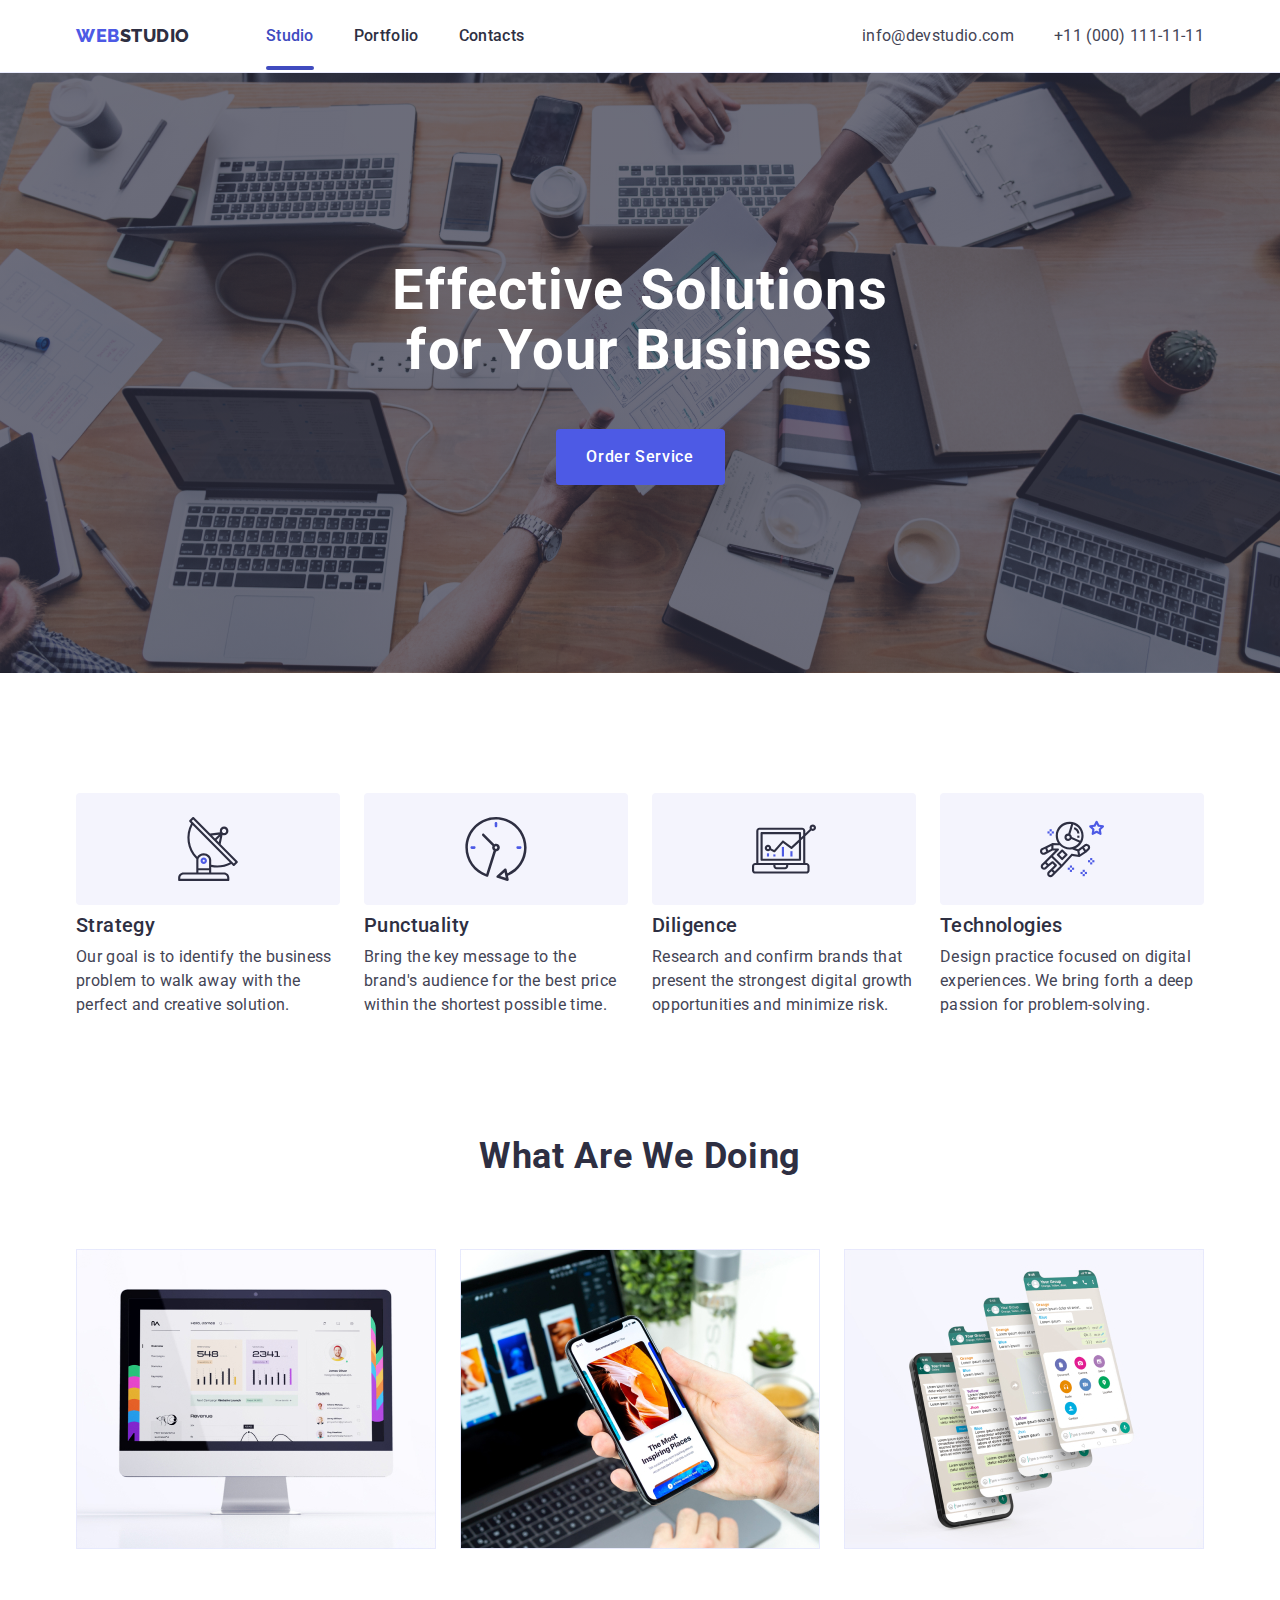
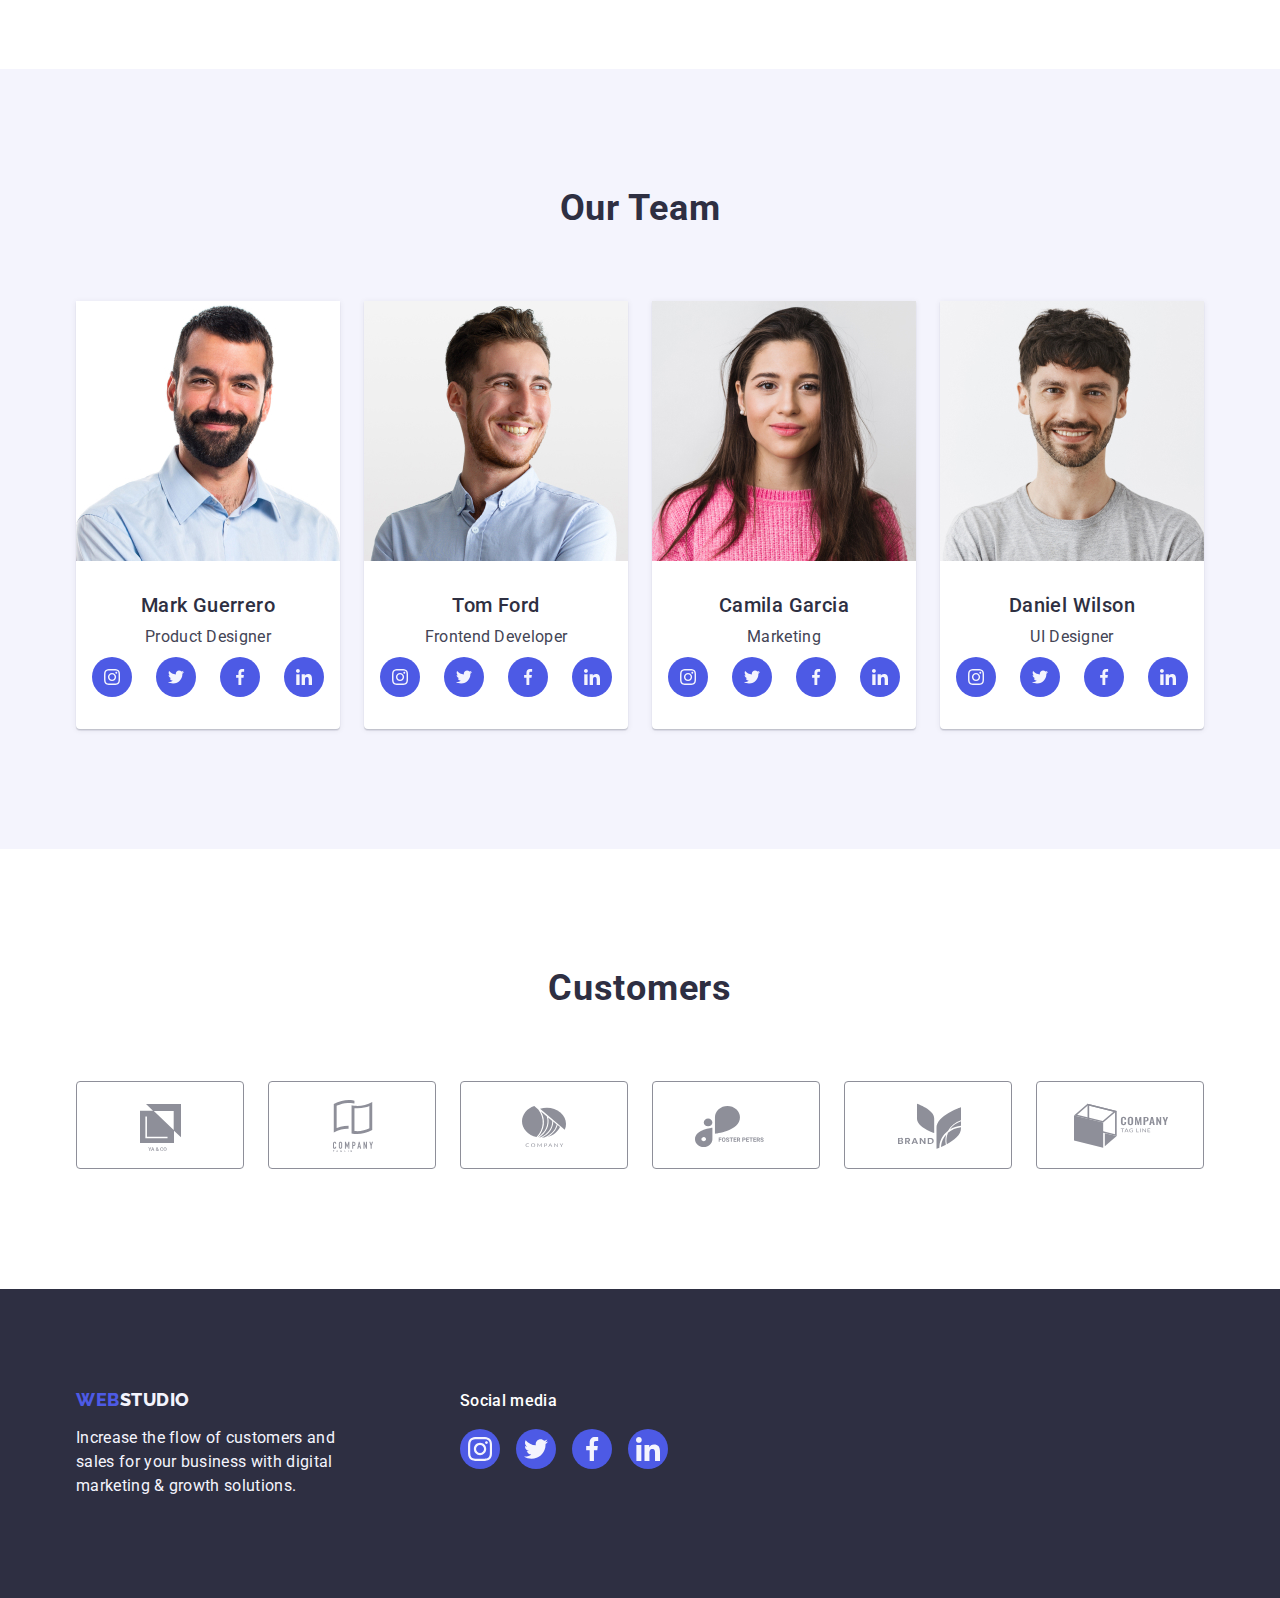
==== index.html @ 04f92026 "Add files via upload" ====
<!DOCTYPE html>
<html lang="en">
  <head>
    <meta charset="UTF-8" />
    <meta name="viewport" content="width=device-width, initial-scale=1.0" />

    <link
      rel="stylesheet"
      href="https://cdnjs.cloudflare.com/ajax/libs/modern-normalize/2.0.0/modern-normalize.min.css"
    />

    <link rel="stylesheet" href="./css/styles.css" />
    <link
      rel="stylesheet"
      href="modern-normalize.min.css"
      crossorigin="anonymous"
      referrerpolicy="no-referrer"
    />

    <link rel="preconnect" href="https://fonts.googleapis.com" />
    <link rel="preconnect" href="https://fonts.gstatic.com" crossorigin />
    <link
      href="https://fonts.googleapis.com/css2?family=Raleway:wght@800&family=Roboto:wght@400;500;700;900&display=swap"
      rel="stylesheet"
    />
    <title>Main Page</title>
  </head>

  <body>
    <header class="main-header">
      <div class="main-header-con container">
        <!--Navigation Menu-->
        <nav class="nav-con">
          <a class="logo link" href="./index.html"
            ><span class="logotext">Web</span
            ><span class="navtext">Studio</span></a
          >
          <ul class="nav-menu-con list">
            <li class="nav-menu">
              <a class="nav-active nav-button link" href="./index.html"
                >Studio</a
              >
            </li>
            <li class="nav-menu">
              <a class="nav-button link" href="./portfolio.html">Portfolio</a>
            </li>
            <li class="nav-menu">
              <a class="nav-button link" href="">Contacts</a>
            </li>
          </ul>
        </nav>
        <address class="contacts">
          <ul class="contacts-con list">
            <li class="address-menu">
              <a class="link" href="mailto:info@devstudio.com"
                >info@devstudio.com</a
              >
            </li>
            <li class="address-menu">
              <a class="link" href="tel:+110001111111">+11 (000) 111-11-11</a>
            </li>
          </ul>
        </address>
      </div>
    </header>

    <main>
      <!-- Section1 -->
      <section class="first-section">
        <div class="div-1 container">
          <h1 class="first-header">Effective Solutions for Your Business</h1>
          <button type="button" class="order-button" data-modal-open>
            Order Service
          </button>
        </div>
      </section>
      <!-- Section2 -->

      <section class="second-section">
        <div class="div-2 container">
          <h2 class="visually-hidden">Who We Are</h2>
          <ul class="values list">
            <li class="p-con">
              <div class="icon-container">
                <svg xmlns="http://www.w3.org/2000/svg" width="64" height="64">
                  <use href="./images/icons.svg#antenna"></use>
                </svg>
              </div>
              <h3 class="p-title">Strategy</h3>
              <p class="p-content">
                Our goal is to identify the business problem to walk away with
                the perfect and creative solution.
              </p>
            </li>
            <li class="p-con">
              <div class="icon-container">
                <svg xmlns="http://www.w3.org/2000/svg" width="64" height="64">
                  <use href="./images/icons.svg#clock"></use>
                </svg>
              </div>
              <h3 class="p-title">Punctuality</h3>
              <p class="p-content">
                Bring the key message to the brand's audience for the best price
                within the shortest possible time.
              </p>
            </li>
            <li class="p-con">
              <div class="icon-container">
                <svg xmlns="http://www.w3.org/2000/svg" width="64" height="64">
                  <use href="./images/icons.svg#diagram"></use>
                </svg>
              </div>
              <h3 class="p-title">Diligence</h3>
              <p class="p-content">
                Research and confirm brands that present the strongest digital
                growth opportunities and minimize risk.
              </p>
            </li>
            <li class="p-con">
              <div class="icon-container">
                <svg xmlns="http://www.w3.org/2000/svg" width="64" height="64">
                  <use href="./images/icons.svg#astronaut"></use>
                </svg>
              </div>
              <h3 class="p-title">Technologies</h3>
              <p class="p-content">
                Design practice focused on digital experiences. We bring forth a
                deep passion for problem-solving.
              </p>
            </li>
          </ul>
        </div>
      </section>

      <!-- Section3 -->
      <section class="third-section">
        <div class="div-3 container">
          <h2 class="third-title">What are we doing</h2>
          <ul class="images-con list">
            <li class="image-card">
              <img src="./images/1.jpg" alt="iMac" width="360" />
            </li>

            <li class="image-card">
              <img src="./images/2.jpg" alt="laptopmobile" width="360" />
            </li>

            <li class="image-card">
              <img src="./images/3.jpg" alt="mobilephones" width="360" />
            </li>
          </ul>
        </div>
      </section>
      <!-- Section4 -->

      <section class="fourth-section">
        <div class="div-4 container">
          <h2 class="fourth-title">Our Team</h2>
          <!-- Team member 1 -->
          <ul class="team-con list">
            <li class="team-list">
              <img
                src="./images/markguerrero.jpg"
                alt="markguerrero"
                width="264"
              />
              <div class="team-card">
                <h3 class="team-name">Mark Guerrero</h3>
                <p class="team-text">Product Designer</p>
                <!-- Social Media Icons -->
                <ul class="list socmed-con">
                  <!-- IG -->
                  <li class="socmed-items">
                    <a href="" class="socmed-link">
                      <svg
                        class="socmed-icon"
                        xmlns="http://www.w3.org/2000/svg"
                        width="16"
                        height="16"
                      >
                        <use href="./images/icons.svg#instagram"></use>
                      </svg>
                    </a>
                  </li>
                  <!-- twitter -->
                  <li class="socmed-items">
                    <a href="" class="socmed-link">
                      <svg
                        class="socmed-icon"
                        xmlns="http://www.w3.org/2000/svg"
                        width="16"
                        height="16"
                      >
                        <use href="./images/icons.svg#twitter"></use>
                      </svg>
                    </a>
                  </li>
                  <!-- facebook -->
                  <li class="socmed-items">
                    <a href="" class="socmed-link">
                      <svg
                        class="socmed-icon"
                        xmlns="http://www.w3.org/2000/svg"
                        width="16"
                        height="16"
                      >
                        <use href="./images/icons.svg#facebook"></use>
                      </svg>
                    </a>
                  </li>
                  <!-- linkedin -->
                  <li class="socmed-items">
                    <a href="" class="socmed-link">
                      <svg
                        class="socmed-icon"
                        xmlns="http://www.w3.org/2000/svg"
                        width="16"
                        height="16"
                      >
                        <use href="./images/icons.svg#linkedin"></use>
                      </svg>
                    </a>
                  </li>
                </ul>
              </div>
            </li>
            <li class="team-list">
              <img src="./images/tomford.jpg" alt="tomford" width="264" />
              <div class="team-card">
                <h3 class="team-name">Tom Ford</h3>
                <p class="team-text">Frontend Developer</p>
                <!-- Social Media Icons -->
                <ul class="list socmed-con">
                  <!-- IG -->
                  <li class="socmed-items">
                    <a href="" class="socmed-link">
                      <svg
                        class="socmed-icon"
                        xmlns="http://www.w3.org/2000/svg"
                        width="16"
                        height="16"
                      >
                        <use href="./images/icons.svg#instagram"></use>
                      </svg>
                    </a>
                  </li>
                  <!-- twitter -->
                  <li class="socmed-items">
                    <a href="" class="socmed-link">
                      <svg
                        class="socmed-icon"
                        xmlns="http://www.w3.org/2000/svg"
                        width="16"
                        height="16"
                      >
                        <use href="./images/icons.svg#twitter"></use>
                      </svg>
                    </a>
                  </li>
                  <!-- facebook -->
                  <li class="socmed-items">
                    <a href="" class="socmed-link">
                      <svg
                        class="socmed-icon"
                        xmlns="http://www.w3.org/2000/svg"
                        width="16"
                        height="16"
                      >
                        <use href="./images/icons.svg#facebook"></use>
                      </svg>
                    </a>
                  </li>
                  <!-- linkedin -->
                  <li class="socmed-items">
                    <a href="" class="socmed-link">
                      <svg
                        class="socmed-icon"
                        xmlns="http://www.w3.org/2000/svg"
                        width="16"
                        height="16"
                      >
                        <use href="./images/icons.svg#linkedin"></use>
                      </svg>
                    </a>
                  </li>
                </ul>
              </div>
            </li>
            <li class="team-list">
              <img
                src="./images/camilagarcia.jpg"
                alt="camilagarcia"
                width="264"
              />
              <div class="team-card">
                <h3 class="team-name">Camila Garcia</h3>
                <p class="team-text">Marketing</p>
                <!-- Social Media Icons -->
                <ul class="list socmed-con">
                  <!-- IG -->
                  <li class="socmed-items">
                    <a href="" class="socmed-link">
                      <svg
                        class="socmed-icon"
                        xmlns="http://www.w3.org/2000/svg"
                        width="16"
                        height="16"
                      >
                        <use href="./images/icons.svg#instagram"></use>
                      </svg>
                    </a>
                  </li>
                  <!-- twitter -->
                  <li class="socmed-items">
                    <a href="" class="socmed-link">
                      <svg
                        class="socmed-icon"
                        xmlns="http://www.w3.org/2000/svg"
                        width="16"
                        height="16"
                      >
                        <use href="./images/icons.svg#twitter"></use>
                      </svg>
                    </a>
                  </li>
                  <!-- facebook -->
                  <li class="socmed-items">
                    <a href="" class="socmed-link">
                      <svg
                        class="socmed-icon"
                        xmlns="http://www.w3.org/2000/svg"
                        width="16"
                        height="16"
                      >
                        <use href="./images/icons.svg#facebook"></use>
                      </svg>
                    </a>
                  </li>
                  <!-- linkedin -->
                  <li class="socmed-items">
                    <a href="" class="socmed-link">
                      <svg
                        class="socmed-icon"
                        xmlns="http://www.w3.org/2000/svg"
                        width="16"
                        height="16"
                      >
                        <use href="./images/icons.svg#linkedin"></use>
                      </svg>
                    </a>
                  </li>
                </ul>
              </div>
            </li>
            <li class="team-list">
              <img
                src="./images/danielwilson.jpg"
                alt="danielwilson"
                width="264"
              />
              <div class="team-card">
                <h3 class="team-name">Daniel Wilson</h3>
                <p class="team-text">UI Designer</p>
                <!-- Social Media Icons -->
                <ul class="list socmed-con">
                  <!-- IG -->
                  <li class="socmed-items">
                    <a href="" class="socmed-link">
                      <svg
                        class="socmed-icon"
                        xmlns="http://www.w3.org/2000/svg"
                        width="16"
                        height="16"
                      >
                        <use href="./images/icons.svg#instagram"></use>
                      </svg>
                    </a>
                  </li>
                  <!-- twitter -->
                  <li class="socmed-items">
                    <a href="" class="socmed-link">
                      <svg
                        class="socmed-icon"
                        xmlns="http://www.w3.org/2000/svg"
                        width="16"
                        height="16"
                      >
                        <use href="./images/icons.svg#twitter"></use>
                      </svg>
                    </a>
                  </li>
                  <!-- facebook -->
                  <li class="socmed-items">
                    <a href="" class="socmed-link">
                      <svg
                        class="socmed-icon"
                        xmlns="http://www.w3.org/2000/svg"
                        width="16"
                        height="16"
                      >
                        <use href="./images/icons.svg#facebook"></use>
                      </svg>
                    </a>
                  </li>
                  <!-- linkedin -->
                  <li class="socmed-items">
                    <a href="" class="socmed-link">
                      <svg
                        class="socmed-icon"
                        xmlns="http://www.w3.org/2000/svg"
                        width="16"
                        height="16"
                      >
                        <use href="./images/icons.svg#linkedin"></use>
                      </svg>
                    </a>
                  </li>
                </ul>
              </div>
            </li>
          </ul>
        </div>
      </section>
      <!-- fifth section -->
      <section class="fifth-section">
        <div class="div-5 container">
          <h2 class="fifth-title">Customers</h2>
          <ul class="list customers">
            <!-- customer1 -->
            <li class="customer-list">
              <a href="" class="customer-link">
                <svg
                  xmlns="http://www.w3.org/2000/svg"
                  width="104"
                  height="56"
                  class="customer-icon"
                >
                  <use href="./images/icons.svg#client1"></use>
                </svg>
              </a>
            </li>
            <!-- customer2 -->
            <li class="customer-list">
              <a href="" class="customer-link">
                <svg
                  xmlns="http://www.w3.org/2000/svg"
                  width="104"
                  height="56"
                  class="customer-icon"
                >
                  <use href="./images/icons.svg#client2"></use>
                </svg>
              </a>
            </li>
            <!-- customer3 -->
            <li class="customer-list">
              <a href="" class="customer-link">
                <svg
                  xmlns="http://www.w3.org/2000/svg"
                  width="104"
                  height="56"
                  class="customer-icon"
                >
                  <use href="./images/icons.svg#client3"></use>
                </svg>
              </a>
            </li>
            <!-- customer4 -->
            <li class="customer-list">
              <a href="" class="customer-link">
                <svg
                  xmlns="http://www.w3.org/2000/svg"
                  width="104"
                  height="56"
                  class="customer-icon"
                >
                  <use href="./images/icons.svg#client4"></use>
                </svg>
              </a>
            </li>
            <!-- customer5 -->
            <li class="customer-list">
              <a href="" class="customer-link">
                <svg
                  xmlns="http://www.w3.org/2000/svg"
                  width="104"
                  height="56"
                  class="customer-icon"
                >
                  <use href="./images/icons.svg#client5"></use>
                </svg>
              </a>
            </li>
            <!-- customer6 -->
            <li class="customer-list">
              <a href="" class="customer-link">
                <svg
                  xmlns="http://www.w3.org/2000/svg"
                  width="104"
                  height="56"
                  class="customer-icon"
                >
                  <use href="./images/icons.svg#client6"></use>
                </svg>
              </a>
            </li>
          </ul>
        </div>
      </section>
    </main>
    <!-- footer -->
    <footer class="footer-section">
      <div class="footer-con container">
        <div class="footer-wrap">
          <a class="logo link" href="./index.html"
            >Web<span class="footer-logo">Studio</span></a
          >
          <p class="p-footer">
            Increase the flow of customers and sales for your business with
            digital marketing & growth solutions.
          </p>
        </div>
        <div class="footer-wrap">
          <p class="footer-socmed-header">Social media</p>
          <ul class="footer-socmed list">
            <!-- Instagram Icon -->
            <li class="footer-socmed-icon">
              <a href="" class="footer-socmed-link">
                <svg
                  class="footer-socmed-svg"
                  xmlns="http://www.w3.org/2000/svg"
                  width="24"
                  height="24"
                >
                  <use href="./images/icons.svg#footer-instagram"></use>
                </svg>
              </a>
            </li>
            <!-- Twitter Icon -->
            <li class="footer-socmed-icon">
              <a href="" class="footer-socmed-link">
                <svg
                  class="footer-socmed-svg"
                  xmlns="http://www.w3.org/2000/svg"
                  width="24"
                  height="24"
                >
                  <use href="./images/icons.svg#footer-twitter"></use>
                </svg>
              </a>
            </li>
            <!-- FB Icon -->
            <li class="footer-socmed-icon">
              <a href="" class="footer-socmed-link">
                <svg
                  class="footer-socmed-svg"
                  xmlns="http://www.w3.org/2000/svg"
                  width="24"
                  height="24"
                >
                  <use href="./images/icons.svg#footer-facebook"></use>
                </svg>
              </a>
            </li>
            <!-- Linkedin Icon -->
            <li class="footer-socmed-icon">
              <a href="" class="footer-socmed-link">
                <svg
                  class="footer-socmed-svg"
                  xmlns="http://www.w3.org/2000/svg"
                  width="24"
                  height="24"
                >
                  <use href="./images/icons.svg#footer-linkedin"></use>
                </svg>
              </a>
            </li>
          </ul>
        </div>
      </div>
    </footer>
    <div class="hero-modal is-hidden" data-modal>
      <div class="modal-window">
        <button type="button" class="modal-button-close" data-modal-close>
          <svg
            class="modal-button-close-svg"
            xmlns="http://www.w3.org/2000/svg"
            width="8"
            height="8"
          >
            <use href="./images/icons.svg#modal-close"></use>
          </svg>
        </button>
      </div>
    </div>
    <script src="./js/modal.js"></script>
  </body>
</html>
---- css/styles.css ----
* {
  /* box-sizing: border-box; */
  margin: 0;
  padding: 0;
}

/* h1, h2, h3, h4, h5, h6, p, ul {
margin: 0;
padding: 0;
} */

img {
  display: block;
}

:root {
  --color: #2e2f42;
  --CORNFLOWER: #e7e9fc;
  --WHITE: #fff;
  --dairy: #fcfcfc;
  --ocean: #404bbf;
  --navy-blue-modal: rgba(46, 47, 66, 0.4);
}

.div {
  display: block;
}

body {
  font-family: "Roboto", sans-serif;
  color: #434455;
  background-color: #ffffff;
}

/* header {
  border-bottom: 1px solid #e7e9fc;
} */
.logo {
  font-family: "Raleway", sans-serif;
  font-weight: 800;
  font-size: 18px;
  line-height: 1.17;
  letter-spacing: 0.03em;
  text-transform: uppercase;
  color: #4d5ae5;
  margin-right: 76px;
}

.logo .link {
  display: flex;
  flex-shrink: 0;
}

.container {
  width: 1158px;
  margin: 0 auto;
  padding: 0 15px;
}

.nav-con {
  display: flex;
  /* gap: 76px; */
  /* margin-right: 76px; */
}

.main-header {
  /* background: var(--WHITE: #fff); */
  /* padding: 24px 0 24px; */
  border-bottom: 1px solid #e7e9fc;
  box-shadow: 0px 2px 1px rgba(46, 47, 66, 0.08),
    0px 1px 1px rgba(46, 47, 66, 0.16), 0px 1px 6px rgba(46, 47, 66, 0.08);
}

/* header contrainer */
.main-header-con {
  /* margin-left: auto;
  margin-right: auto; */
  display: flex;
  justify-content: space-between;
}

/* for studio, portfolio, contacts  */

.nav-menu-con {
  display: flex;
  /* align-items: flex-start; */
  /* display: inline-flex; */
  /* position: relative; */
  padding: 24px 0;
  gap: 40px;
}

.nav-con,
.contacts {
  display: flex;
  align-items: center;
  /* gap: 76px; */
}

.navtext {
  color: #2e2f42;
}

.link {
  text-decoration: none;
  /* padding: 24px 0; */
  /* color: #4d5ae5; */
}

.list {
  list-style: none;
  /* display: inline-flex; */
}

.nav-button {
  font-weight: 500;
  font-size: 16px;
  line-height: 1.5;
  letter-spacing: 0.02em;
  color: #2e2f42;
  padding: 24px 0;
}

/* .nav-menu .link {
  font-weight: 500;
  font-size: 16px;
  line-height: 1.5;
  letter-spacing: 0.02em;
  color: #2e2f42;
} */

/* HW5 */

.nav-active {
  color: var(--ocean);
  position: relative;
  transition: color 250ms cubic-bezier(0.4, 0, 0.2, 1);
}

.nav-active::after {
  content: "";
  position: absolute;
  left: 0;
  bottom: -2px;
  height: 4px;
  background-color: var(--ocean);
  border-radius: 2px;
  bottom: -1px;
  width: 100%;
}

.address-menu > .link {
  transition: color 250ms cubic-bezier(0.4, 0, 0.2, 1);
}

.contacts-con {
  align-items: flex-start;
  display: flex;
  /* position: relative; */
  gap: 40px;
  padding: 24px 0;
}

.address-menu {
  font-weight: 400;
  font-size: 16px;
  line-height: 1.5;
  letter-spacing: 0.02em;
  color: #434455;
  display: flex;
}

.list .link:hover {
  color: #404bbf;
}

.list .link:focus {
  color: #404bbf;
}

address .list {
  font-weight: 500;
  font-size: 16px;
  line-height: 1.5;
  letter-spacing: 0.02em;
}
address {
  font-style: normal;
  display: block;
}

.address-menu .link {
  color: #434455;
}

.list .link {
  font-size: 16px;
  line-height: 1.5;
  letter-spacing: 0.02em;
  /* color: #434455;  */
  /* color: #2e2f42; */
}

.footer-logo {
  color: #434455;
}

/* first section */
.first-section {
  background-color: rgba(46, 47, 66, 0.7);
  padding: 188px 0;
  background-image: linear-gradient(
      rgba(46, 47, 66, 0.7),
      rgba(46, 47, 66, 0.7)
    ),
    url(../images/heroimage.jpg);
  background-repeat: no-repeat;
  background-position: center;
  background-size: cover;
  max-width: 1440px, 1440px;
  margin: 0 auto;
}

.first-header {
  font-size: 56px;
  line-height: 1.07;
  text-align: center;
  letter-spacing: 0.02em;
  color: #ffffff;
  max-width: 496px;
  margin: 0 auto 48px;
}

.order-button {
  background-color: #4d5ae5;
  font-family: "Roboto", sans-serif;
  font-weight: 500;
  font-size: 16px;
  line-height: 1.5;
  letter-spacing: 0.04em;
  color: #ffffff;
  min-width: 169px;
  height: 56px;
  display: block;
  border-style: none;
  border-radius: 4px;
  cursor: pointer;
  margin-top: 48px;
  margin-bottom: auto;
  margin-right: auto;
  margin-left: auto;
  transition: background-color 250ms cubic-bezier(0.4, 0, 0.2, 1);
}

button:hover,
button:focus {
  background-color: #404bbf;
}

/* second section */

.second-section {
  padding: 120px 0;
}

.visually-hidden {
  position: absolute;
  width: 1px;
  height: 1px;
  margin: -1px;
  border: 0;
  padding: 0;
  white-space: nowrap;
  clip-path: inset(100%);
  clip: rect(0 0 0 0);
  overflow: hidden;
}
/* HW4 */
.icon-container {
  display: flex;
  align-items: center;
  justify-content: center;
  height: 112px;
  background-color: #f4f4fd;
  border-radius: 4px;
  margin-bottom: 8px;
}

.values {
  display: flex;
  gap: 24px;
}

.p-title {
  margin-bottom: 8px;
}

.p-con {
  flex-basis: calc((100% - 72px) / 4);
}

h3,
.team-name {
  font-weight: 500;
  font-size: 20px;
  line-height: 1.2;
  letter-spacing: 0.02em;
  color: #2e2f42;
  margin-bottom: 8px;
  text-align: left;
}

p,
.team-text {
  font-size: 16px;
  line-height: 1.5;
  letter-spacing: 0.02em;
  color: #434455;
  text-align: left;
}

/* third section */
.third-title,
.fourth-title,
.fifth-title {
  font-size: 36px;
  line-height: 1.11;
  text-align: center;
  letter-spacing: 0.02em;
  text-transform: capitalize;
  color: #2e2f42;
  margin-bottom: 72px;
}

.third-section {
  padding-bottom: 120px;
}

.images-con {
  display: flex;
  gap: 24px;
}

.image-card {
  flex-basis: calc((100% - 48px) / 3);
}

/* fourth section */

.fourth-section {
  background-color: #f4f4fd;
  padding: 120px 0;
}

.team-con {
  display: flex;
  gap: 24px;
}

.team-list {
  background-color: #ffffff;
  flex-basis: calc((100% - 72px) / 4);
  border-radius: 0 0 4px 4px;
  box-shadow: 0px 1px 6px rgba(46, 47, 66, 0.08),
    0px 1px 1px rgba(46, 47, 66, 0.16), 0px 2px 1px rgba(46, 47, 66, 0.08);
}

.team-card {
  padding: 32px 0;
}

.team-name {
  text-align: center;
  margin-bottom: 8px;
}

.team-text {
  text-align: center;
}

.socmed-con {
  display: flex;
  justify-content: center;
  gap: 24px;
  margin-top: 8px;
}

.socmed-items {
  width: 40px;
  height: 40px;
}

.socmed-link {
  width: 100%;
  height: 100%;
  background-color: #4d5ae5;
  border-radius: 50%;
  display: flex;
  align-items: center;
  justify-content: center;
  /* HW5 */
  transition: background-color 250ms cubic-bezier(0.4, 0, 0.2, 1);
}

.socmed-link:hover,
.socmed-link:focus {
  background-color: #404bbf;
}

.socmed-icon {
  fill: #f4f4fd;
}

/* fifth section */
.fifth-section {
  background-color: #ffffff;
  padding: 120px 0;
}

.customers {
  display: flex;
  gap: 24px;
}

.customer-list {
  width: calc((100% - 120px) / 6);
  height: 88px;
}

.customer-link {
  width: 100%;
  height: 100%;
  border: 1px solid #8e8f99;
  border-radius: 4px;
  display: flex;
  align-items: center;
  justify-content: center;
  color: #8e8f99;
  /* HW5 */
  transition: border-color 250ms cubic-bezier(0.4, 0, 0.2, 1),
    color 250ms cubic-bezier(0.4, 0, 0.2, 1);
}

.customer-link:hover,
.customer-link:focus {
  border-color: #404bbf;
  color: #404bbf;
}

.customer-icon {
  fill: currentColor;
}

/* footer */
.footer-section {
  background-color: #2e2f42;
  padding: 100px 0;
}

.footer-logo {
  color: #f4f4fd;
}

.p-footer {
  color: #f4f4fd;
  line-height: 1.5;
  letter-spacing: 0.02em;
  max-width: 264px;
}

.footer-con .link {
  display: inline-block;
  margin-bottom: 16px;
}

/* Hw4 */
.footer-section > .container {
  display: flex;
  align-items: baseline;
}

.footer-wrap {
  margin-right: 120px;
}

.footer-socmed-header {
  font-weight: 500;
  font-size: 16px;
  line-height: 1.5;
  letter-spacing: 0.02em;
  color: #ffffff;
  margin-bottom: 16px;
}

.footer-socmed {
  display: flex;
  gap: 16px;
}

.footer-socmed-icon {
  width: 40px;
  height: 40px;
}

.footer-socmed-link {
  width: 100%;
  height: 100%;
  background-color: #4d5ae5;
  border-radius: 50%;
  display: flex;
  align-items: center;
  justify-content: center;
  /* HW5 */
  transition: background-color 250ms cubic-bezier(0.4, 0, 0.2, 1);
}

.footer-socmed-link:hover,
.footer-socmed-link:focus {
  background-color: #31d0aa;
}

.footer-socmed-svg {
  fill: #f4f4fd;
}

/* portfolio - main - page */

.works-section {
  padding: 96px 0 120px 0;
}

.button-list {
  display: flex;
  justify-content: center;
  gap: 24px;
  margin-bottom: 72px;
}

.work-button {
  background-color: #f4f4fd;
  font-family: "Roboto", sans-serif;
  font-weight: 500;
  font-size: 16px;
  line-height: 1.5;
  letter-spacing: 0.04em;
  color: #4d5ae5;
  height: 56px;
  display: block;
  border-style: none;
  border: 1px solid var(--CORNFLOWER);
  border-radius: 4px;
  cursor: pointer;
  padding: 12px 24px;
  transition: color 250ms cubic-bezier(0.4, 0, 0.2, 1),
    background-color 250ms cubic-bezier(0.4, 0, 0.2, 1),
    border-color 250ms cubic-bezier(0.4, 0, 0.2, 1),
    box-shadow 250ms cubic-bezier(0.4, 0, 0.2, 1);
}

.work-button:hover,
.work-button:focus {
  color: #ffffff;
  background-color: #404bbf;
  border: 1px solid transparent;
  box-shadow: 0px 2px 2px 0px rgba(0, 0, 0, 0.12),
    0px 2px 1px 0px rgba(0, 0, 0, 0.08), 0px 3px 1px 0px rgba(0, 0, 0, 0.1);
}

/* .work-cards {
  background-color: #4d5ae5;
  font-family: "Roboto", sans-serif;
  font-weight: 500;
  font-size: 16px;
  line-height: 1.5;
  letter-spacing: 0.04em;
} */

.work-cards {
  display: block;
  /* HW5 */
  transition: box-shadow 250ms cubic-bezier(0.4, 0, 0.2, 1);
}

.work-cards h2 {
  list-style: none;
  font-weight: 500;
  font-size: 20px;
  line-height: 1.2;
  letter-spacing: 0.02em;
  color: #2e2f42;
}

.work-content p {
  font-size: 16px;
  line-height: 1.5;
  letter-spacing: 0.02em;
  color: #434455;
  text-align: center;
}

/* service cards portfoio */

.work-list {
  display: flex;
  flex-wrap: wrap;
  column-gap: 24px;
  row-gap: 48px;
}

.work-items {
  flex-basis: calc((100% - 48px) / 3);
}

.work-info {
  padding: 32px 16px;
  border: 1px solid var(--CORNFLOWER);
  border-top: none;
}

.work-title {
  list-style: none;
  font-weight: 500;
  font-size: 20px;
  line-height: 1.2;
  letter-spacing: 0.02em;
  color: #2e2f42;
  margin-bottom: 8px;
  text-align: left;
}

.work-cards:hover,
.work-cards:focus {
  box-shadow: 0px 1px 6px rgba(46, 47, 66, 0.08),
    0px 1px 1px rgba(46, 47, 66, 0.16), 0px 2px 1px rgba(46, 47, 66, 0.08);
}

/* HW5 */

.work-img {
  position: relative;
  overflow: hidden;
}

.work-img-info {
  position: absolute;
  top: 0;
  font-size: 16px;
  line-height: 1.5;
  letter-spacing: 0.02em;
  color: #f4f4fd;
  padding: 40px 32px;
  background-color: #4d5ae5;
  height: 100%;
  width: 100%;
  transform: translateY(100%);
  transition: transform 250ms cubic-bezier(0.4, 0, 0.2, 1);
}

.work-cards:hover .work-img-info,
.work-cards:focus .work-img-info {
  transform: translateY(0%);
}

/* Modal */

.hero-modal {
  position: fixed;
  top: 0;
  left: 0;
  width: 100%;
  height: 100%;
  background-color: var(--navy-blue-modal);
  transition: opacity 250ms cubic-bezier(0.4, 0, 0.2, 1),
    visibility 250ms cubic-bezier(0.4, 0, 0.2, 1);
}

.is-hidden {
  opacity: 0;
  visibility: hidden;
  pointer-events: none;
}

.modal-window {
  position: absolute;
  top: 50%;
  left: 50%;
  transform: translate(-50%, -50%) scale(1);
  width: 408px;
  min-height: 584px;
  background: var(--dairy);
  box-shadow: 0px 1px 1px rgba(0, 0, 0, 0.14), 0px 1px 3px rgba(0, 0, 0, 0.12),
    0px 2px 1px rgba(0, 0, 0, 0.2);
  border-radius: 4px;
  transition: transform 250ms cubic-bezier(0.4, 0, 0.2, 1);
}

.modal-button-close {
  position: absolute;
  top: 24px;
  right: 24px;
  width: 24px;
  height: 24px;
  border-radius: 50%;
  display: flex;
  align-items: center;
  justify-content: center;
  background-color: var(--CORNFLOWER);
  border: 1px solid rgba(0, 0, 0, 0.1);
  padding: 0;
  cursor: pointer;
  transition: background-color 250ms cubic-bezier(0.4, 0, 0.2, 1),
    border 250ms cubic-bezier(0.4, 0, 0.2, 1);
}

.modal-button-close:hover,
.modal-button-close:focus {
  background-color: var(--ocean);
  border: none;
}

.modal-button-close-svg {
  transition: fill 250ms cubic-bezier(0.4, 0, 0.2, 1);
}

.modal-button-close:hover,
.modal-button-close:focus {
  fill: var(--WHITE);
}
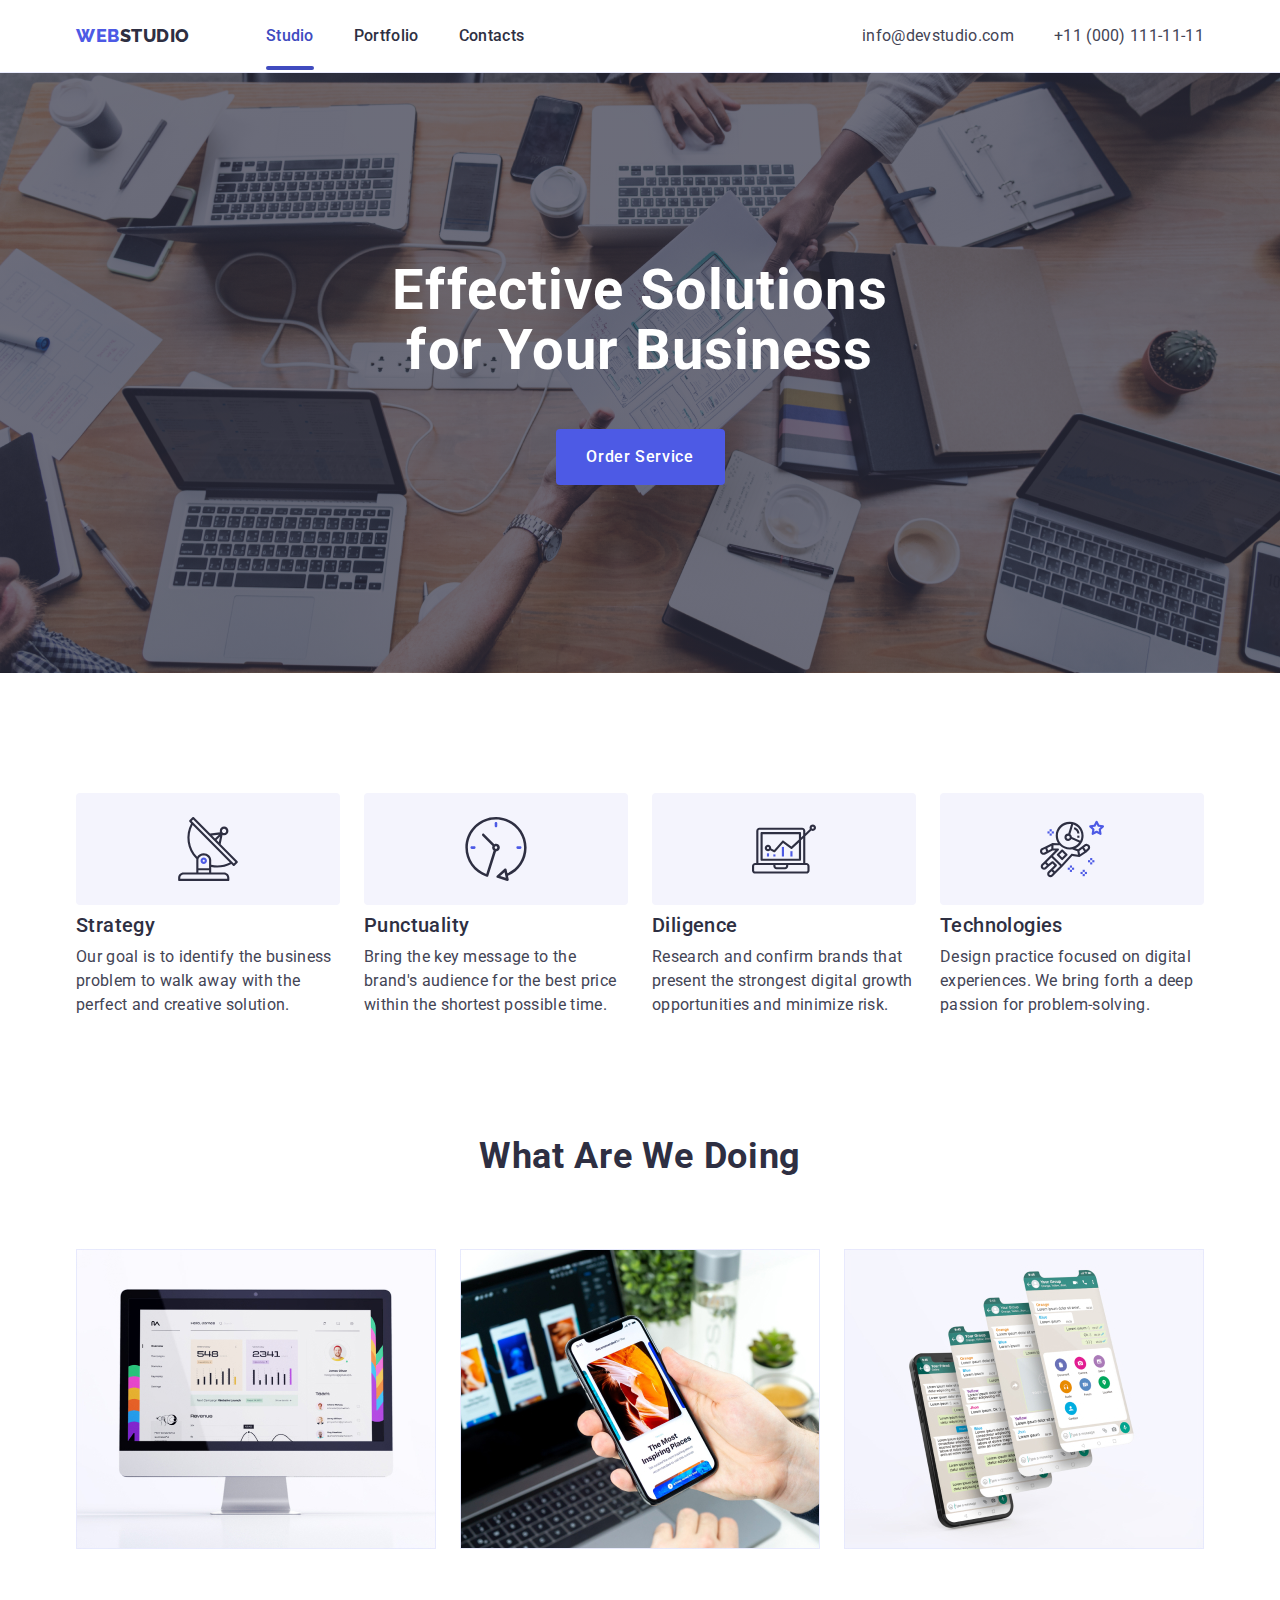
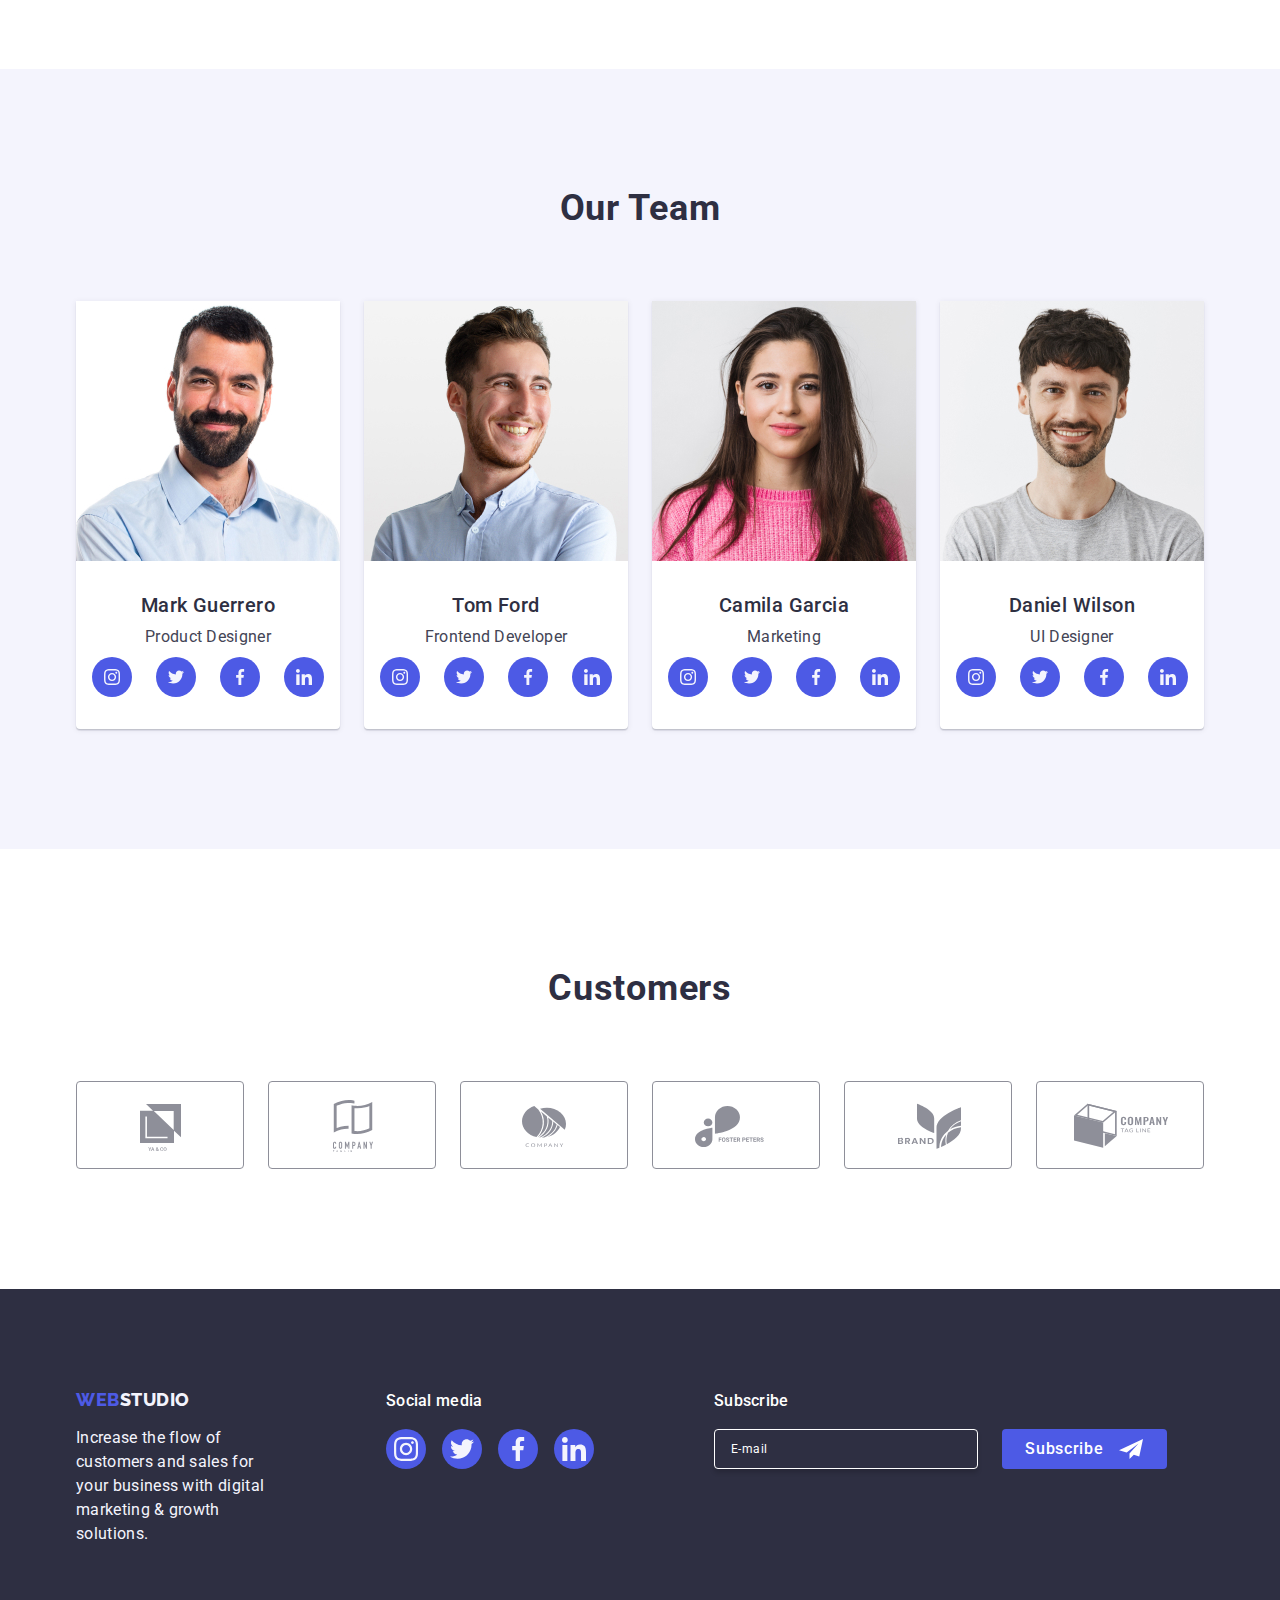
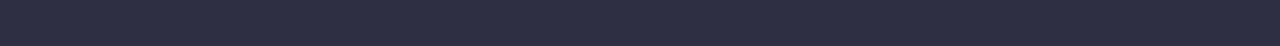
==== commit 025ea68e: "updated footer" ====
--- a/index.html
+++ b/index.html
@@ -577,8 +577,35 @@
             </li>
           </ul>
         </div>
+        <!-- HW6 Subscription -->
+        <div class="footer-wrap">
+          <p class="footer-form-header">Subscribe</p>
+          <form class="footer-form">
+            <label class="footer-form-label"
+              ><input
+                type="email"
+                name="email"
+                placeholder="E-mail"
+                class="footer-form-input"
+            /></label>
+            <button type="submit" class="footer-form-btn">
+              Subscribe
+              <svg
+                class="subscribe-btn-icon"
+                xmlns="http://www.w3.org/2000/svg"
+                width="24"
+                height="24"
+                fill="#fff"
+              >
+                <use href="./images/icons.svg#subscribe-icon"></use>
+              </svg>
+            </button>
+          </form>
+        </div>
       </div>
     </footer>
+
+    <!-- Modal -->
     <div class="hero-modal is-hidden" data-modal>
       <div class="modal-window">
         <button type="button" class="modal-button-close" data-modal-close>
@@ -591,6 +618,116 @@
             <use href="./images/icons.svg#modal-close"></use>
           </svg>
         </button>
+        <p class="modal-header-text">
+          Leave your contacts and we will call you back
+        </p>
+        <form name="signup-form">
+          <!-- Name -->
+          <div class="modal-form">
+            <label class="modal-form-label" for="user-name">Name</label>
+            <div class="modal-form-div">
+              <input
+                class="modal-form-input"
+                type="text"
+                id="user-name"
+                name="user-name"
+                required
+              />
+              <svg
+                class="modal-form-input-icon"
+                xmlns="http://www.w3.org/2000/svg"
+                width="18"
+                height="24"
+                fill="var(--slate)"
+              >
+                <use href="./images/icons.svg#person-icon"></use>
+              </svg>
+            </div>
+          </div>
+          <!-- Phone -->
+          <div class="modal-form">
+            <label class="modal-form-label" for="phone-number">Phone</label>
+            <div class="modal-form-div">
+              <input
+                class="modal-form-input"
+                type="tel"
+                id="phone-number"
+                name="phone-number"
+                required
+              />
+              <svg
+                class="modal-form-input-icon"
+                xmlns="http://www.w3.org/2000/svg"
+                width="18"
+                height="24"
+                fill="var(--slate)"
+              >
+                <use href="./images/icons.svg#phone-icon"></use>
+              </svg>
+            </div>
+          </div>
+          <!-- Email -->
+          <div class="modal-form">
+            <label class="modal-form-label" for="email">Email</label>
+            <div class="modal-form-div">
+              <input
+                class="modal-form-input"
+                type="email"
+                id="email"
+                name="email"
+                required
+              />
+              <svg
+                class="modal-form-input-icon"
+                xmlns="http://www.w3.org/2000/svg"
+                width="18"
+                height="24"
+                fill="var(--slate)"
+              >
+                <use href="./images/icons.svg#email-icon"></use>
+              </svg>
+            </div>
+          </div>
+          <!-- Text Area -->
+          <div class="modal-form-comment">
+            <label class="modal-form-label" for="user-comment">Comment</label>
+            <textarea
+              class="modal-form-textarea"
+              id="user-comment"
+              name="user-comment"
+              placeholder="Text input"
+            ></textarea>
+          </div>
+          <!-- Checkbox -->
+          <div class="modal-form-agreement">
+            <input
+              class="modal-checkbox visually-hidden"
+              type="checkbox"
+              name="user-privacy"
+              id="user-privacy"
+              value="true"
+              required
+            />
+            <label class="modal-checkbox-label" for="user-privacy">
+              <span class="privacy-policy"
+                ><svg
+                  class="modal-checkbox-icon"
+                  xmlns="http://www.w3.org/2000/svg"
+                  width="10"
+                  height="8"
+                >
+                  <use
+                    href="./images/icons.svg#checkbox-icon"
+                  ></use></svg></span
+              >I accept the terms and conditions of the
+              <a class="privacy-check-policy" rel="stylesheet" href="#"
+                >Privacy Policy</a
+              >
+            </label>
+          </div>
+          <!-- Submit Button -->
+          <button type="submit" class="modal-form-button">Send</button>
+        </form>
       </div>
     </div>
     <script src="./js/modal.js"></script>
--- a/css/styles.css
+++ b/css/styles.css
@@ -20,6 +20,11 @@
   --dairy: #fcfcfc;
   --ocean: #404bbf;
   --navy-blue-modal: rgba(46, 47, 66, 0.4);
+  --slate: #434455;
+  --light-slate: #8e8f99;
+  --iris: #4d5ae5;
+  --navy-blue: #2e2f42;
+  --cloud: #f4f4fd;
 }
 
 .div {
@@ -726,3 +731,215 @@
 .modal-button-close:focus {
   fill: var(--WHITE);
 }
+
+/* HW6 */
+
+.modal-text {
+  color: var(--navyblue, #2e2f42);
+  text-align: center;
+  font-size: 16px;
+  font-weight: 500;
+  line-height: 24px;
+  letter-spacing: 0.32px;
+}
+
+.modal-window {
+  padding: 72px 24px 24px;
+}
+
+.modal-header-text {
+  font-weight: 500;
+  font-size: 16px;
+  line-height: 1.5;
+  text-align: center;
+  letter-spacing: 0.02em;
+  color: var(--navy-blue);
+  margin-bottom: 16px;
+}
+
+.modal-form {
+  margin-bottom: 8px;
+}
+
+.modal-form-label {
+  font-size: 12px;
+  line-height: 1.17;
+  letter-spacing: 0.04em;
+  color: var(--light-slate);
+  display: block;
+  margin-bottom: 4px;
+}
+
+.modal-form-div {
+  position: relative;
+}
+
+.modal-form-input {
+  width: 100%;
+  height: 40px;
+  border: 1px solid var(--navy-blue-modal);
+  border-radius: 4px;
+  background-color: transparent;
+  padding-left: 38px;
+  outline: transparent;
+  transition: border-color 250ms cubic-bezier(0.4, 0, 0.2, 1);
+}
+
+.modal-form-input:focus {
+  border-color: var(--iris);
+}
+
+.modal-form-input:focus + .modal-form-input-icon {
+  fill: var(--iris);
+}
+
+.modal-form-input-icon {
+  position: absolute;
+  left: 16px;
+  top: 50%;
+  transform: translateY(-50%);
+  transition: fill 250ms cubic-bezier(0.4, 0, 0.2, 1);
+}
+
+.modal-form-comment {
+  margin-bottom: 16px;
+}
+
+.modal-form-textarea {
+  width: 100%;
+  height: 120px;
+  font-size: 12px;
+  line-height: 1.17;
+  letter-spacing: 0.04em;
+  color: var(--navy-blue-modal);
+  border: 1px solid var(--navy-blue-modal);
+  border-radius: 4px;
+  background-color: transparent;
+  padding: 8px 16px;
+  outline: transparent;
+  resize: none;
+  transition: border-color 250ms cubic-bezier(0.4, 0, 0.2, 1);
+}
+
+.modal-form-textarea:focus {
+  border-color: var(--iris);
+}
+
+.modal-form-agreement {
+  margin-bottom: 24px;
+}
+
+.modal-checkbox-label {
+  display: block;
+  font-size: 12px;
+  line-height: 1.17;
+  letter-spacing: 0.04em;
+  color: var(--light-slate);
+}
+
+.privacy-policy {
+  width: 16px;
+  height: 16px;
+  border: 1px solid var(--navy-blue-modal);
+  border-radius: 2px;
+  transition: background-color 250ms cubic-bezier(0.4, 0, 0.2, 1),
+    border 250ms cubic-bezier(0.4, 0, 0.2, 1),
+    fill 250ms cubic-bezier(0.4, 0, 0.2, 1);
+  display: inline-flex;
+  align-items: center;
+  justify-content: center;
+  fill: transparent;
+  margin-right: 8px;
+}
+
+.modal-checkbox:checked + .modal-checkbox-label .privacy-policy {
+  background-color: var(--ocean);
+  border: none;
+  fill: var(--cloud);
+}
+
+.privacy-check-policy {
+  color: var(--iris);
+}
+
+.modal-form-button {
+  display: block;
+  min-width: 169px;
+  height: 56px;
+  font-family: "Roboto", sans-serif;
+  font-size: 16px;
+  font-weight: 500;
+  line-height: 1.5;
+  letter-spacing: 0.04em;
+  color: var(--WHITE);
+  cursor: pointer;
+  background-color: var(--iris);
+  border: none;
+  border-radius: 4px;
+  transition: background-color 250ms cubic-bezier(0.4, 0, 0.2, 1);
+
+  box-shadow: 0px 4px 4px 0px rgba(0, 0, 0, 0.15);
+  margin: 0 auto;
+}
+
+.modal-form-button:hover,
+.modal-form-button:focus {
+  background-color: var(--ocean);
+  border: none;
+}
+
+/* HW6 Footer Form */
+
+.footer-form-header {
+  font-weight: 500;
+  font-size: 16px;
+  line-height: 1.5;
+  letter-spacing: 0.02em;
+  color: #ffffff;
+  margin-bottom: 16px;
+}
+
+.footer-form {
+  display: flex;
+  gap: 24px;
+}
+
+.footer-form-input {
+  width: 264px;
+  height: 40px;
+  border: 1px solid var(--WHITE);
+  background-color: transparent;
+  font-size: 12px;
+  line-height: 1.5;
+  letter-spacing: 0.04em;
+  padding-left: 16px;
+  box-shadow: 0px 4px 4px 0px rgba(0, 0, 0, 0.15);
+  border-radius: 4px;
+  color: var(--WHITE);
+}
+
+.footer-form-input::placeholder {
+  color: var(--WHITE);
+}
+
+.footer-form-btn {
+  min-width: 165px;
+  height: 40px;
+  display: flex;
+  justify-content: center;
+  align-items: center;
+  font-family: "Roboto", sans-serif;
+  font-size: 16px;
+  font-weight: 500;
+  line-height: 1.5;
+  letter-spacing: 0.04em;
+  color: var(--WHITE);
+  background-color: var(--iris);
+  border: none;
+  border-radius: 4px;
+  cursor: pointer;
+}
+
+.subscribe-btn-icon {
+  margin-left: 16px;
+}
